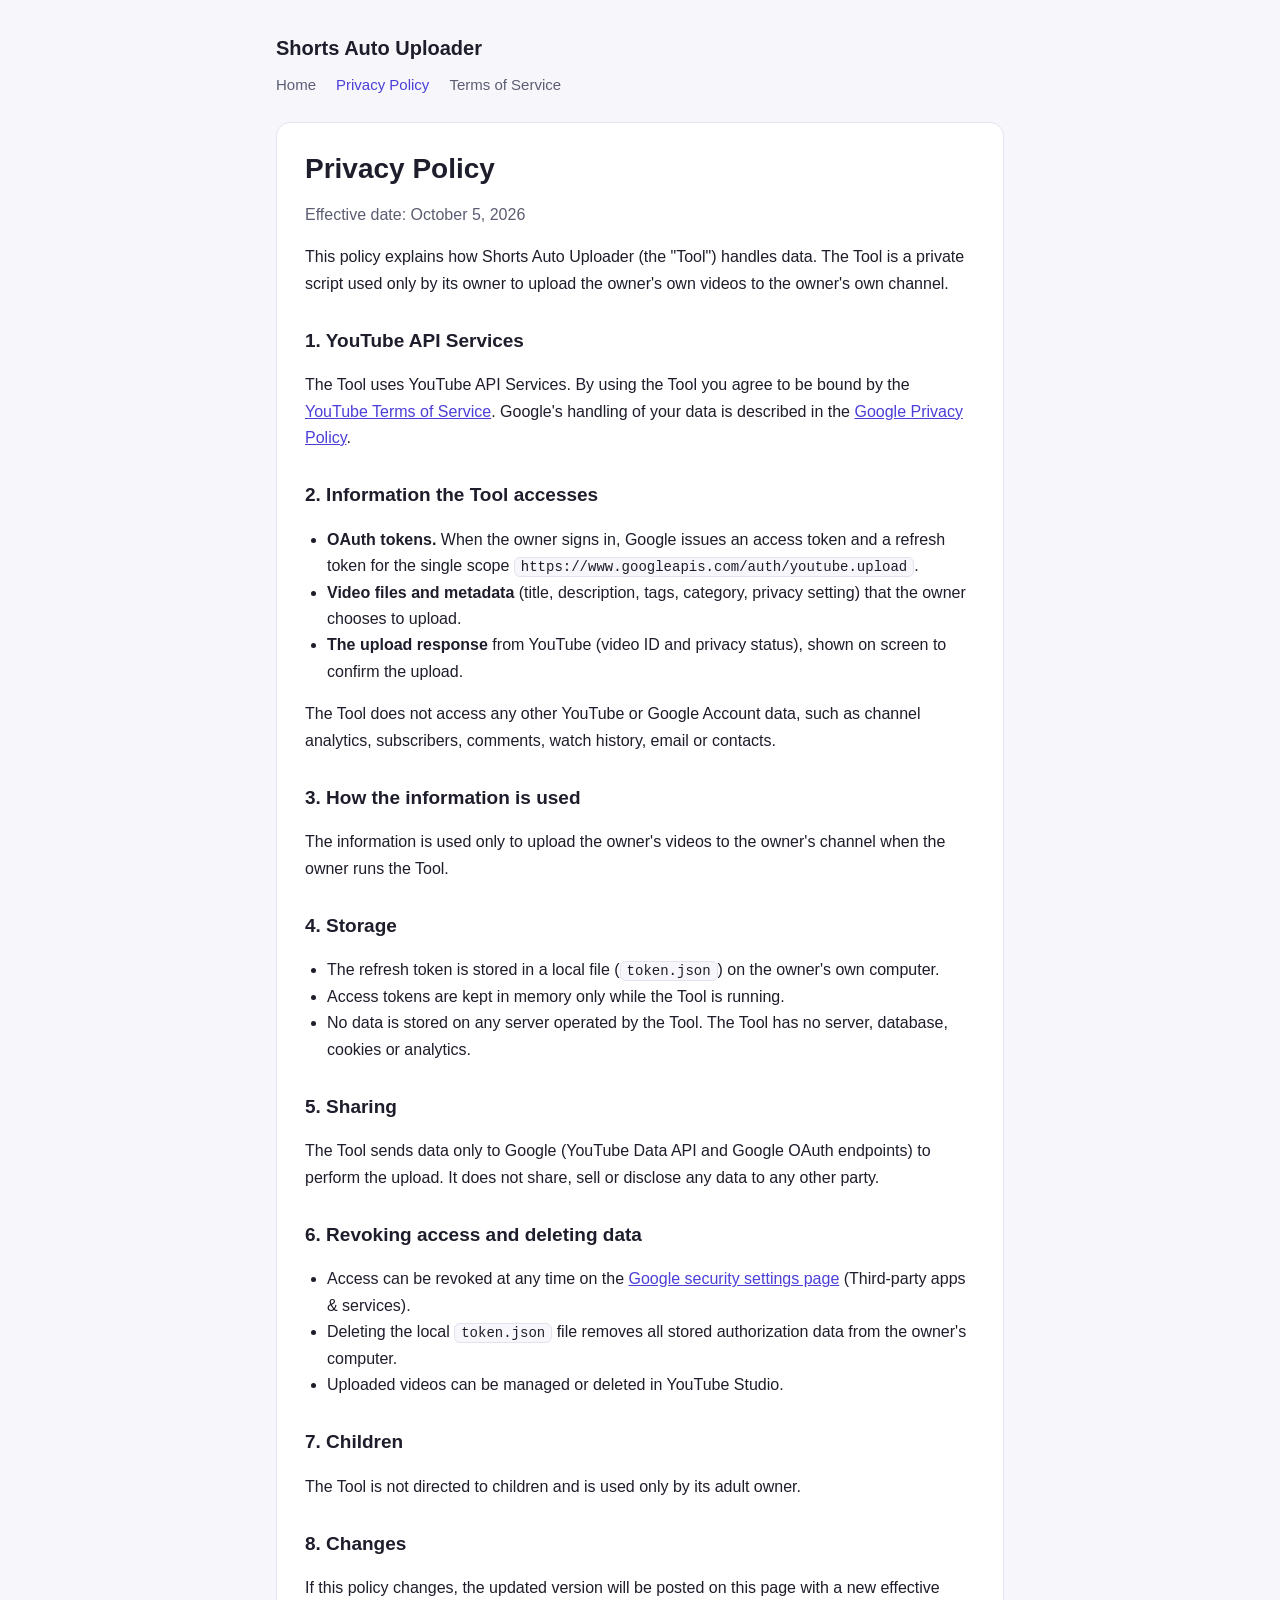
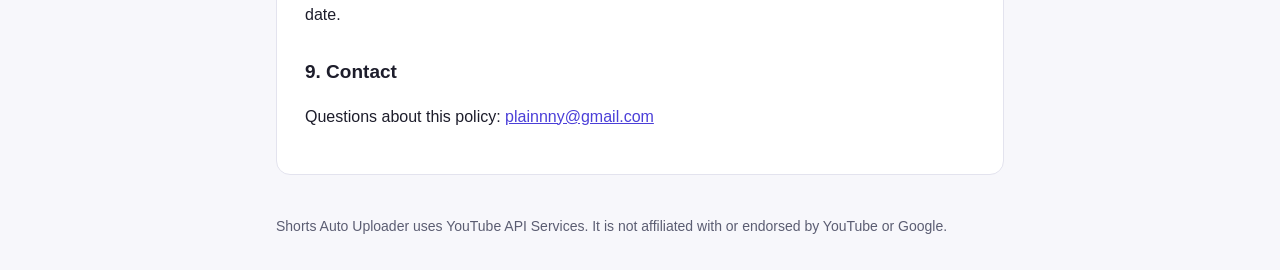
==== privacy.html @ 1df6de32 "Add files via upload 개인정보 처리방침, 이용약관 등" ====
<!doctype html>
<html lang="en">
<head>
  <meta charset="utf-8">
  <meta name="viewport" content="width=device-width, initial-scale=1">
  <title>Privacy Policy – Shorts Auto Uploader</title>
  <link rel="stylesheet" href="style.css">
</head>
<body>
  <header>
    <a class="brand" href="index.html">Shorts Auto Uploader</a>
    <nav>
      <a href="index.html">Home</a>
      <a href="privacy.html" aria-current="page">Privacy Policy</a>
      <a href="terms.html">Terms of Service</a>
    </nav>
  </header>

  <main>
    <div class="card">
      <h1>Privacy Policy</h1>
      <p class="muted">Effective date: October 5, 2026</p>

      <p>This policy explains how Shorts Auto Uploader (the "Tool") handles data. The Tool is a private script used only by its owner to upload the owner's own videos to the owner's own channel.</p>

      <h2>1. YouTube API Services</h2>
      <p>The Tool uses YouTube API Services. By using the Tool you agree to be bound by the <a href="https://www.youtube.com/t/terms">YouTube Terms of Service</a>. Google's handling of your data is described in the <a href="https://policies.google.com/privacy">Google Privacy Policy</a>.</p>

      <h2>2. Information the Tool accesses</h2>
      <ul>
        <li><strong>OAuth tokens.</strong> When the owner signs in, Google issues an access token and a refresh token for the single scope <code>https://www.googleapis.com/auth/youtube.upload</code>.</li>
        <li><strong>Video files and metadata</strong> (title, description, tags, category, privacy setting) that the owner chooses to upload.</li>
        <li><strong>The upload response</strong> from YouTube (video ID and privacy status), shown on screen to confirm the upload.</li>
      </ul>
      <p>The Tool does not access any other YouTube or Google Account data, such as channel analytics, subscribers, comments, watch history, email or contacts.</p>

      <h2>3. How the information is used</h2>
      <p>The information is used only to upload the owner's videos to the owner's channel when the owner runs the Tool.</p>

      <h2>4. Storage</h2>
      <ul>
        <li>The refresh token is stored in a local file (<code>token.json</code>) on the owner's own computer.</li>
        <li>Access tokens are kept in memory only while the Tool is running.</li>
        <li>No data is stored on any server operated by the Tool. The Tool has no server, database, cookies or analytics.</li>
      </ul>

      <h2>5. Sharing</h2>
      <p>The Tool sends data only to Google (YouTube Data API and Google OAuth endpoints) to perform the upload. It does not share, sell or disclose any data to any other party.</p>

      <h2>6. Revoking access and deleting data</h2>
      <ul>
        <li>Access can be revoked at any time on the <a href="https://myaccount.google.com/permissions">Google security settings page</a> (Third-party apps &amp; services).</li>
        <li>Deleting the local <code>token.json</code> file removes all stored authorization data from the owner's computer.</li>
        <li>Uploaded videos can be managed or deleted in YouTube Studio.</li>
      </ul>

      <h2>7. Children</h2>
      <p>The Tool is not directed to children and is used only by its adult owner.</p>

      <h2>8. Changes</h2>
      <p>If this policy changes, the updated version will be posted on this page with a new effective date.</p>

      <h2>9. Contact</h2>
      <p>Questions about this policy: <a href="mailto:plainnny@gmail.com">plainnny@gmail.com</a></p>
    </div>
  </main>

  <footer>Shorts Auto Uploader uses YouTube API Services. It is not affiliated with or endorsed by YouTube or Google.</footer>
</body>
</html>
---- style.css ----
:root {
  --bg: #f7f7fb;
  --card: #ffffff;
  --text: #1d1d2b;
  --muted: #5b5d72;
  --accent: #4b3fd8;
  --border: #e3e3ee;
}
@media (prefers-color-scheme: dark) {
  :root {
    --bg: #12121c;
    --card: #1b1b29;
    --text: #ececf4;
    --muted: #a5a7bd;
    --accent: #a59cff;
    --border: #2c2c40;
  }
}
* { box-sizing: border-box; }
body {
  margin: 0;
  background: var(--bg);
  color: var(--text);
  font: 16px/1.65 -apple-system, "Segoe UI", Roboto, "Helvetica Neue", Arial, sans-serif;
}
header, main, footer { max-width: 760px; margin: 0 auto; padding: 0 16px; }
header { padding-top: 32px; }
nav { display: flex; gap: 20px; flex-wrap: wrap; margin-top: 8px; }
nav a { color: var(--muted); text-decoration: none; font-size: 15px; }
nav a[aria-current="page"], nav a:hover { color: var(--accent); }
.brand { font-weight: 700; font-size: 20px; color: var(--text); text-decoration: none; }
main { padding-top: 24px; padding-bottom: 40px; }
.card {
  background: var(--card);
  border: 1px solid var(--border);
  border-radius: 14px;
  padding: 28px;
}
h1 { font-size: 28px; line-height: 1.25; margin: 0 0 8px; }
h2 { font-size: 19px; margin: 28px 0 8px; }
p, li { color: var(--text); }
.muted { color: var(--muted); }
a { color: var(--accent); }
ul { padding-left: 22px; }
code { font-size: 14px; background: var(--bg); border: 1px solid var(--border); border-radius: 6px; padding: 1px 6px; }
footer { padding-bottom: 32px; font-size: 14px; color: var(--muted); }
@media (max-width: 520px) { .card { padding: 20px; } h1 { font-size: 24px; } }
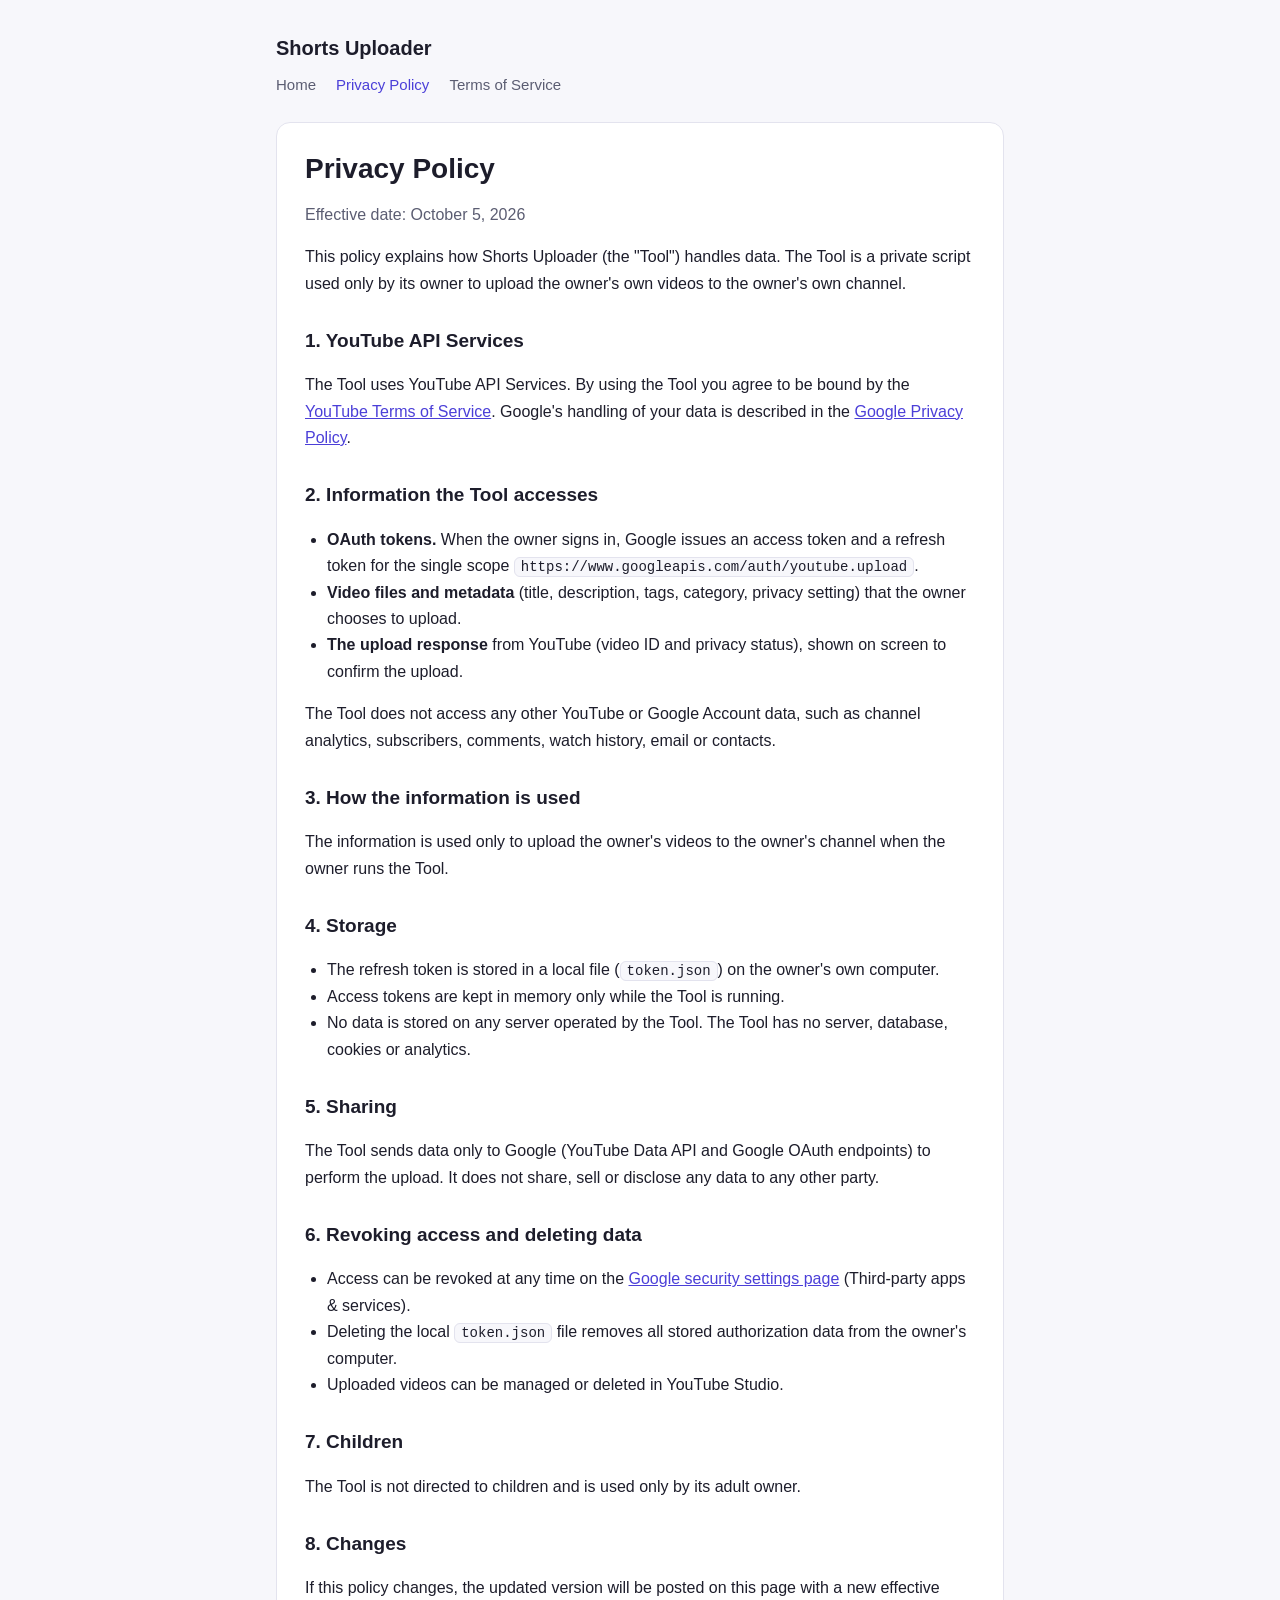
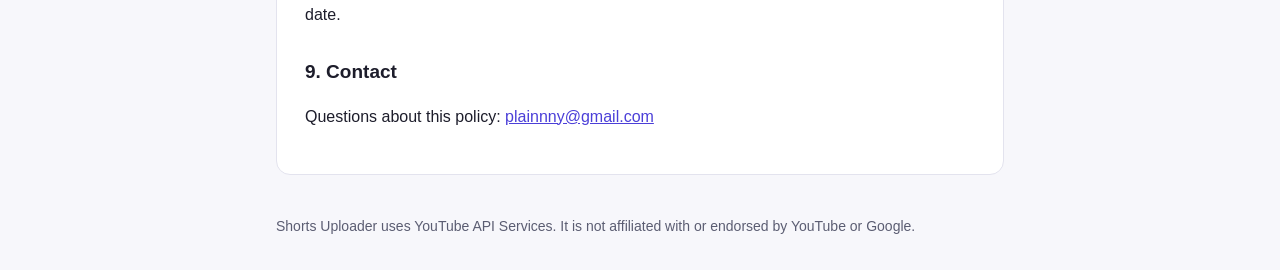
==== commit b4af4c4d: "Add files via upload 명칭 변경 등" ====
--- a/privacy.html
+++ b/privacy.html
@@ -3,12 +3,12 @@
 <head>
   <meta charset="utf-8">
   <meta name="viewport" content="width=device-width, initial-scale=1">
-  <title>Privacy Policy – Shorts Auto Uploader</title>
+  <title>Privacy Policy – Shorts Uploader</title>
   <link rel="stylesheet" href="style.css">
 </head>
 <body>
   <header>
-    <a class="brand" href="index.html">Shorts Auto Uploader</a>
+    <a class="brand" href="index.html">Shorts Uploader</a>
     <nav>
       <a href="index.html">Home</a>
       <a href="privacy.html" aria-current="page">Privacy Policy</a>
@@ -21,7 +21,7 @@
       <h1>Privacy Policy</h1>
       <p class="muted">Effective date: October 5, 2026</p>
 
-      <p>This policy explains how Shorts Auto Uploader (the "Tool") handles data. The Tool is a private script used only by its owner to upload the owner's own videos to the owner's own channel.</p>
+      <p>This policy explains how Shorts Uploader (the "Tool") handles data. The Tool is a private script used only by its owner to upload the owner's own videos to the owner's own channel.</p>
 
       <h2>1. YouTube API Services</h2>
       <p>The Tool uses YouTube API Services. By using the Tool you agree to be bound by the <a href="https://www.youtube.com/t/terms">YouTube Terms of Service</a>. Google's handling of your data is described in the <a href="https://policies.google.com/privacy">Google Privacy Policy</a>.</p>
@@ -65,6 +65,6 @@
     </div>
   </main>
 
-  <footer>Shorts Auto Uploader uses YouTube API Services. It is not affiliated with or endorsed by YouTube or Google.</footer>
+  <footer>Shorts Uploader uses YouTube API Services. It is not affiliated with or endorsed by YouTube or Google.</footer>
 </body>
 </html>
